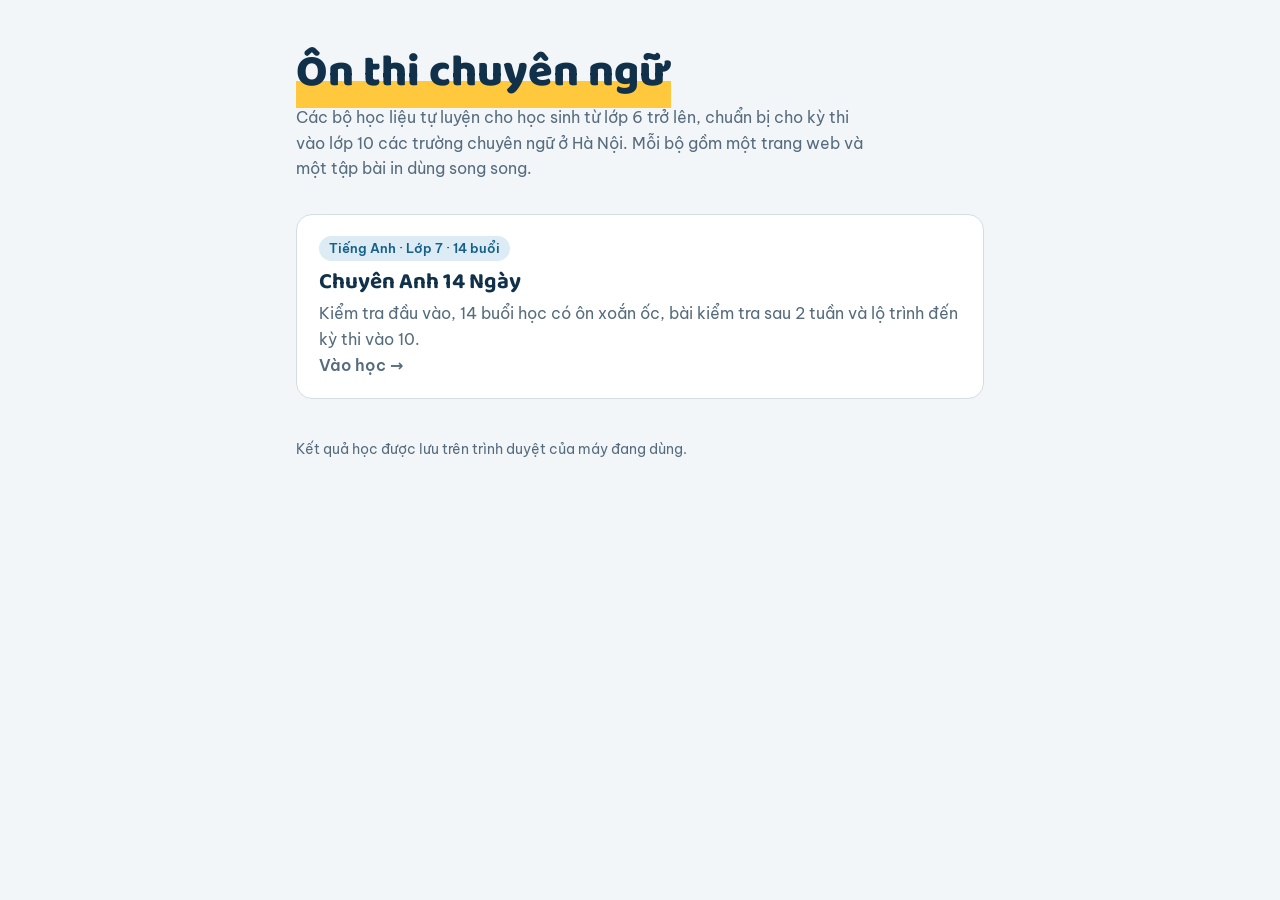
==== index.html @ b7acb5dc "Trang ôn thi chuyên ngữ: bộ Chuyên Anh 14 Ngày Co-Authored-By: Claude Opus 5.5 <noreply@anthropic.co" ====
<!doctype html>
<html lang="vi">
<head>
<meta charset="utf-8">
<meta name="viewport" content="width=device-width, initial-scale=1">
<title>Ôn thi chuyên ngữ</title>
<meta name="description" content="Học liệu ôn thi chuyên ngữ vào lớp 10: website tự luyện kèm tập bài in.">
<link rel="preconnect" href="https://fonts.googleapis.com">
<link rel="preconnect" href="https://fonts.gstatic.com" crossorigin>
<link rel="stylesheet" href="https://fonts.googleapis.com/css2?family=Baloo+2:wght@700;800&family=Be+Vietnam+Pro:wght@400;500;600&display=swap">
<style>
:root{--bg:#f3f6f8;--surface:#fff;--ink:#11314a;--muted:#566c7e;--line:#d3dde5;--hi:#ffc83d;--accent:#16618b;--accent-soft:#dcebf4}
@media (prefers-color-scheme:dark){:root{--bg:#0e1a24;--surface:#152635;--ink:#e6eef4;--muted:#9bb0c0;--line:#28404f;--hi:#ffc83d;--accent:#7cc1e8;--accent-soft:#1c3a50}}
*{box-sizing:border-box}
body{margin:0;background:var(--bg);color:var(--ink);font:16px/1.6 "Be Vietnam Pro",system-ui,sans-serif}
main{max-width:720px;margin:0 auto;padding:48px 16px 64px}
h1{font:800 clamp(2rem,6vw,2.8rem)/1.1 "Baloo 2",sans-serif;margin:0 0 8px}
h1 span{background:linear-gradient(transparent 62%,var(--hi) 62%)}
.lead{color:var(--muted);margin:0 0 32px;max-width:52ch}
a.card{display:block;text-decoration:none;color:inherit;background:var(--surface);border:1px solid var(--line);border-radius:16px;padding:20px 22px;margin-bottom:16px;transition:border-color .15s,transform .15s}
a.card:hover{border-color:var(--accent);transform:translateY(-2px)}
.tag{display:inline-block;font-size:.8rem;font-weight:600;color:var(--accent);background:var(--accent-soft);border-radius:999px;padding:2px 10px;margin-bottom:8px}
.card h2{font:700 1.4rem/1.2 "Baloo 2",sans-serif;margin:0 0 6px}
.card p{margin:0;color:var(--muted)}
.go{margin-top:12px;font-weight:600;color:var(--accent)}
footer{margin-top:40px;font-size:.85rem;color:var(--muted)}
</style>
</head>
<body>
<main>
  <h1><span>Ôn thi chuyên ngữ</span></h1>
  <p class="lead">Các bộ học liệu tự luyện cho học sinh từ lớp 6 trở lên, chuẩn bị cho kỳ thi vào lớp 10 các trường chuyên ngữ ở Hà Nội. Mỗi bộ gồm một trang web và một tập bài in dùng song song.</p>

  <a class="card" href="chuyen-anh-14-ngay/">
    <span class="tag">Tiếng Anh · Lớp 7 · 14 buổi</span>
    <h2>Chuyên Anh 14 Ngày</h2>
    <p>Kiểm tra đầu vào, 14 buổi học có ôn xoắn ốc, bài kiểm tra sau 2 tuần và lộ trình đến kỳ thi vào 10.</p>
    <p class="go">Vào học →</p>
  </a>

  <footer>Kết quả học được lưu trên trình duyệt của máy đang dùng.</footer>
</main>
</body>
</html>
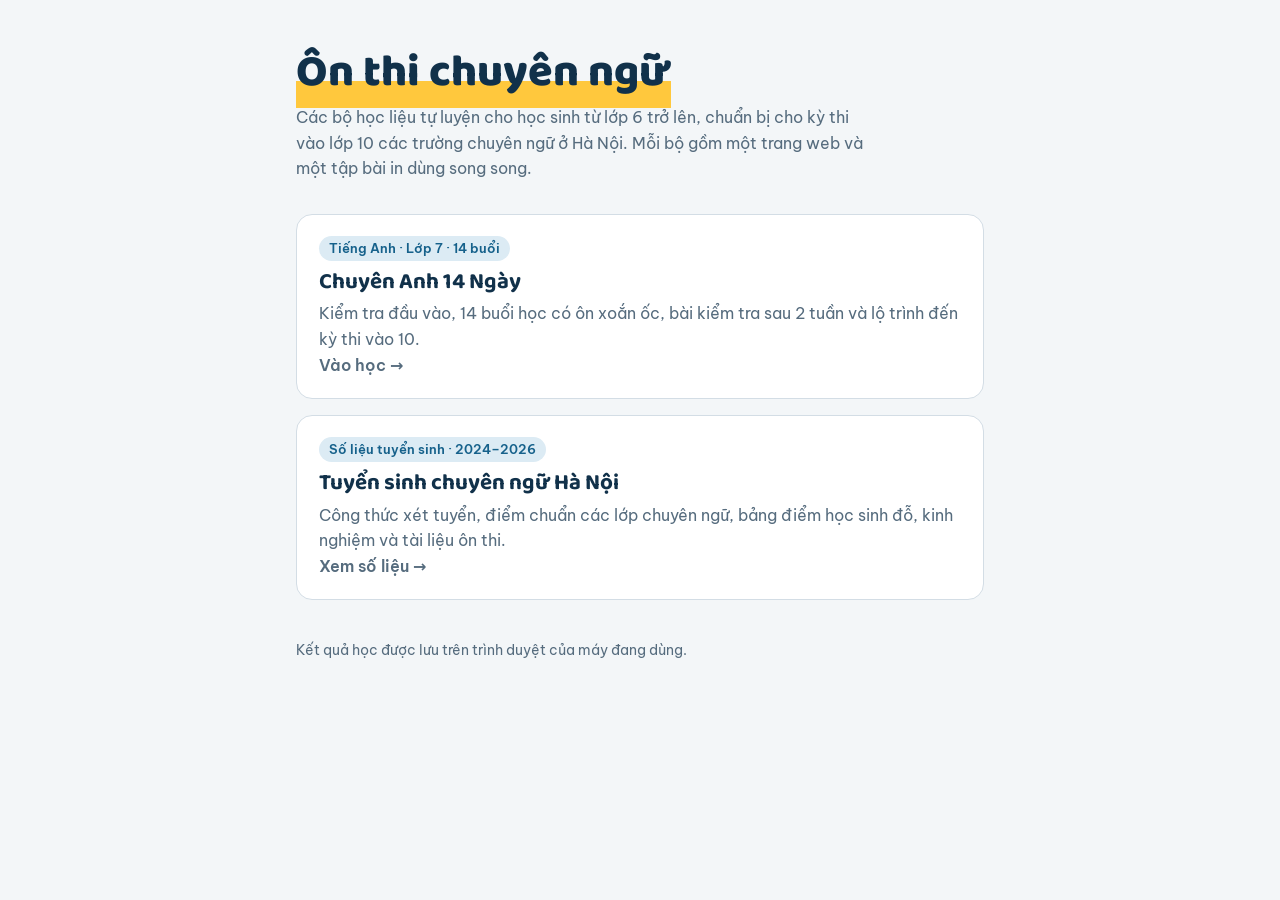
==== commit de79943b: "Thêm trang Tuyển sinh chuyên ngữ Hà Nội: công thức, điểm chuẩn 2024–2026, bảng điểm, kinh nghiệm, tà" ====
--- a/index.html
+++ b/index.html
@@ -38,6 +38,13 @@
     <p class="go">Vào học →</p>
   </a>
 
+  <a class="card" href="tuyen-sinh/">
+    <span class="tag">Số liệu tuyển sinh · 2024–2026</span>
+    <h2>Tuyển sinh chuyên ngữ Hà Nội</h2>
+    <p>Công thức xét tuyển, điểm chuẩn các lớp chuyên ngữ, bảng điểm học sinh đỗ, kinh nghiệm và tài liệu ôn thi.</p>
+    <p class="go">Xem số liệu →</p>
+  </a>
+
   <footer>Kết quả học được lưu trên trình duyệt của máy đang dùng.</footer>
 </main>
 </body>
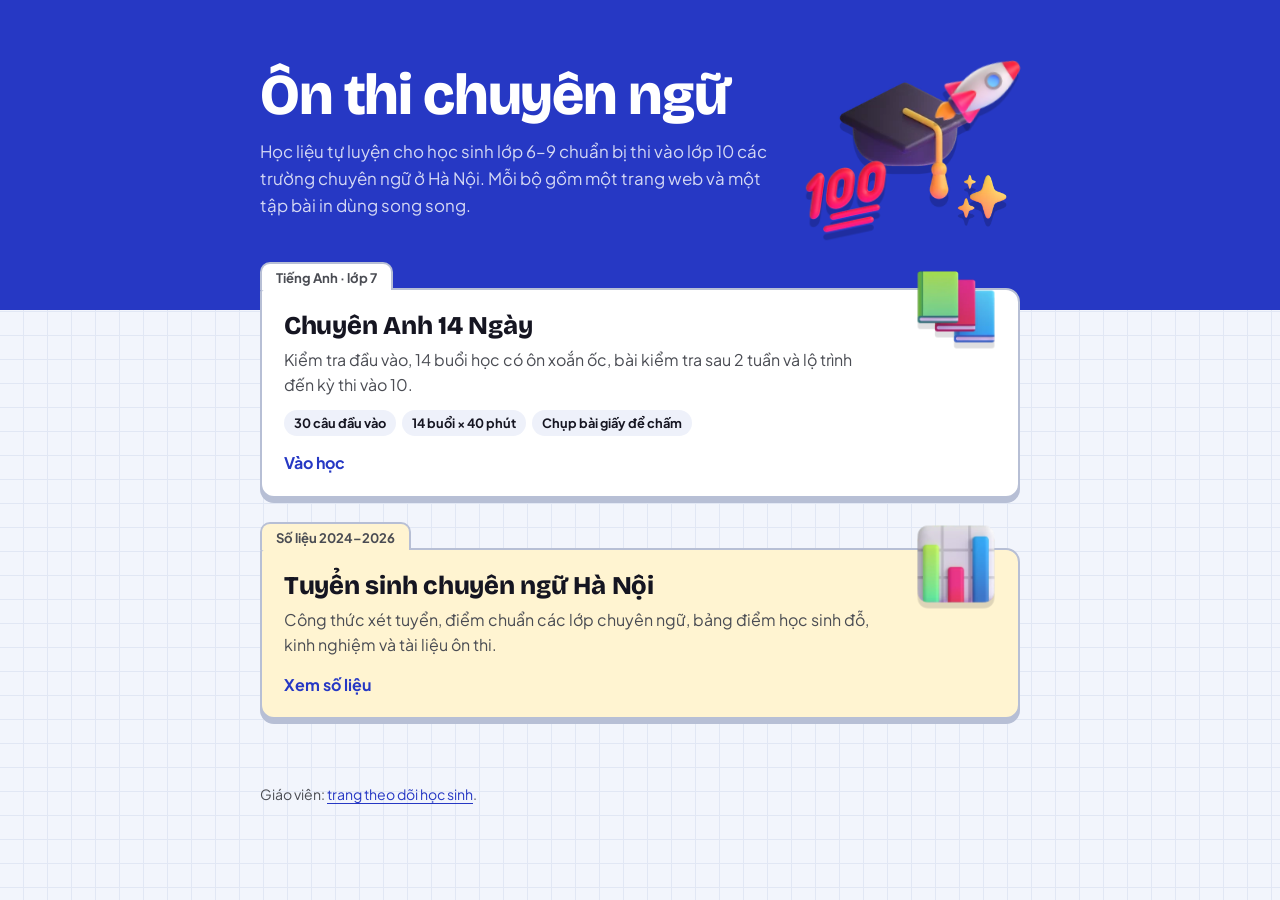
==== commit b1235c11: "Giao diện mới: thanh xanh, huy hiệu vàng, nền giấy kẻ ô, nút nổi khối, hình 3D theo chủ đề - src/bra" ====
--- a/index.html
+++ b/index.html
@@ -7,45 +7,159 @@
 <meta name="description" content="Học liệu ôn thi chuyên ngữ vào lớp 10: website tự luyện kèm tập bài in.">
 <link rel="preconnect" href="https://fonts.googleapis.com">
 <link rel="preconnect" href="https://fonts.gstatic.com" crossorigin>
-<link rel="stylesheet" href="https://fonts.googleapis.com/css2?family=Baloo+2:wght@700;800&family=Be+Vietnam+Pro:wght@400;500;600&display=swap">
+<link rel="stylesheet" href="https://fonts.googleapis.com/css2?family=Bricolage+Grotesque:opsz,wght@12..96,700;12..96,800&family=Plus+Jakarta+Sans:wght@400;500;600;700&family=JetBrains+Mono:wght@500;700&display=swap">
 <style>
-:root{--bg:#f3f6f8;--surface:#fff;--ink:#11314a;--muted:#566c7e;--line:#d3dde5;--hi:#ffc83d;--accent:#16618b;--accent-soft:#dcebf4}
-@media (prefers-color-scheme:dark){:root{--bg:#0e1a24;--surface:#152635;--ink:#e6eef4;--muted:#9bb0c0;--line:#28404f;--hi:#ffc83d;--accent:#7cc1e8;--accent-soft:#1c3a50}}
+/*BRAND*/
+/* Bộ nhận diện dùng chung cho mọi trang. Sửa ở đây rồi chạy build.py; không sửa trực tiếp trong trang đã dựng.
+   Ý tưởng: sổ ô li xanh + huy hiệu vàng. Nền giấy kẻ ô, thanh đầu trang màu xanh đặc vụ, nút bấm nổi khối như phím,
+   ô tiến độ 3 màu (chưa làm / làm dở / xong) luôn đi kèm chữ hoặc biểu tượng, không dùng màu đơn thuần. */
+:root{
+  --paper:#F2F5FC; --grid:#E1E7F4; --surface:#FFFFFF; --surface2:#EEF1FA;
+  --ink:#151521; --ink-2:#4A4C53; --line:#D6DCEA; --line-strong:#B7BFD5;
+  --agent:#2638C4; --agent-deep:#18248A; --agent-tint:#E8ECFF; --on-agent:#FFFFFF;
+  --bar:#2638C4; --bar-ink:#FFFFFF; --bar-ink-2:rgba(255,255,255,.8); --bar-on:#FFFFFF; --bar-on-ink:#2638C4;
+  --gold:#FCC539; --gold-deep:#C9961A; --gold-tint:#FFF4D1; --gold-ink:#3D2E00;
+  --signal:#F8551A; --signal-text:#C8481A; --signal-tint:#FEE9E5;
+  --good:#3C6D4A; --good-bg:#E3F7E3; --good-edge:#579F6C;
+  --bad:#BE2626; --bad-bg:#FFEBEB;
+  --warn:#8A5A00; --warn-bg:#FFF3D1;
+  --t-none:#ECEDF1; --t-none-edge:#A3A5AE; --t-part:#FEE7AD; --t-part-edge:#E0A200; --t-done:#BCEBBB; --t-done-edge:#579F6C;
+  --f-display:"Bricolage Grotesque","Plus Jakarta Sans",system-ui,sans-serif;
+  --f-body:"Plus Jakarta Sans",system-ui,-apple-system,"Segoe UI",Roboto,sans-serif;
+  --f-mono:"JetBrains Mono",ui-monospace,Menlo,Consolas,monospace;
+  --r-card:14px; --r-ctl:10px;
+  /* tên cũ, giữ để mã cũ còn chạy */
+  --bg:var(--paper); --muted:var(--ink-2); --accent:var(--agent); --accent-soft:var(--agent-tint);
+  --hi:var(--gold); --hi-soft:var(--gold-tint); --hi-ink:var(--gold-ink);
+}
+@media (prefers-color-scheme:dark){:root:not([data-theme="light"]){
+  --paper:#12131F; --grid:#1A1C2C; --surface:#1E2030; --surface2:#272A3E;
+  --ink:#EDEDEE; --ink-2:#B5B6C2; --line:#33364D; --line-strong:#4C5070;
+  --agent:#8DA2FF; --agent-deep:#4C5BC4; --agent-tint:#25285A; --on-agent:#0E1030;
+  --bar:#1B2170; --bar-ink:#FFFFFF; --bar-ink-2:rgba(255,255,255,.78); --bar-on:#EDEDEE; --bar-on-ink:#1B2170;
+  --gold-deep:#9C7410; --gold-tint:#3A3015; --gold-ink:#FFE7A6;
+  --signal-text:#FF8A5C; --signal-tint:#3A1E14;
+  --good:#7CC48C; --good-bg:#17301F; --good-edge:#72BB82;
+  --bad:#F98B8B; --bad-bg:#3A1A1C; --warn:#F0B65A; --warn-bg:#3A2C13;
+  --t-none:#262939; --t-none-edge:#565A74; --t-part:#4D3D0E; --t-part-edge:#E0A200; --t-done:#1D4429; --t-done-edge:#72BB82;
+  color-scheme:dark}}
+:root[data-theme="dark"]{
+  --paper:#12131F; --grid:#1A1C2C; --surface:#1E2030; --surface2:#272A3E;
+  --ink:#EDEDEE; --ink-2:#B5B6C2; --line:#33364D; --line-strong:#4C5070;
+  --agent:#8DA2FF; --agent-deep:#4C5BC4; --agent-tint:#25285A; --on-agent:#0E1030;
+  --bar:#1B2170; --bar-ink:#FFFFFF; --bar-ink-2:rgba(255,255,255,.78); --bar-on:#EDEDEE; --bar-on-ink:#1B2170;
+  --gold-deep:#9C7410; --gold-tint:#3A3015; --gold-ink:#FFE7A6;
+  --signal-text:#FF8A5C; --signal-tint:#3A1E14;
+  --good:#7CC48C; --good-bg:#17301F; --good-edge:#72BB82;
+  --bad:#F98B8B; --bad-bg:#3A1A1C; --warn:#F0B65A; --warn-bg:#3A2C13;
+  --t-none:#262939; --t-none-edge:#565A74; --t-part:#4D3D0E; --t-part-edge:#E0A200; --t-done:#1D4429; --t-done-edge:#72BB82;
+  color-scheme:dark}
+
 *{box-sizing:border-box}
-body{margin:0;background:var(--bg);color:var(--ink);font:16px/1.6 "Be Vietnam Pro",system-ui,sans-serif}
-main{max-width:720px;margin:0 auto;padding:48px 16px 64px}
-h1{font:800 clamp(2rem,6vw,2.8rem)/1.1 "Baloo 2",sans-serif;margin:0 0 8px}
-h1 span{background:linear-gradient(transparent 62%,var(--hi) 62%)}
-.lead{color:var(--muted);margin:0 0 32px;max-width:52ch}
-a.card{display:block;text-decoration:none;color:inherit;background:var(--surface);border:1px solid var(--line);border-radius:16px;padding:20px 22px;margin-bottom:16px;transition:border-color .15s,transform .15s}
-a.card:hover{border-color:var(--accent);transform:translateY(-2px)}
-.tag{display:inline-block;font-size:.8rem;font-weight:600;color:var(--accent);background:var(--accent-soft);border-radius:999px;padding:2px 10px;margin-bottom:8px}
-.card h2{font:700 1.4rem/1.2 "Baloo 2",sans-serif;margin:0 0 6px}
-.card p{margin:0;color:var(--muted)}
-.go{margin-top:12px;font-weight:600;color:var(--accent)}
-footer{margin-top:40px;font-size:.85rem;color:var(--muted)}
+html{-webkit-text-size-adjust:100%}
+body{margin:0;color:var(--ink);font-family:var(--f-body);font-size:16px;line-height:1.6;-webkit-font-smoothing:antialiased;
+  background-color:var(--paper);
+  background-image:linear-gradient(var(--grid) 1px,transparent 1px),linear-gradient(90deg,var(--grid) 1px,transparent 1px);
+  background-size:24px 24px;background-position:-1px -1px}
+h1,h2,h3{font-family:var(--f-display);line-height:1.12;text-wrap:balance;margin:0;letter-spacing:-.01em}
+h1{font-weight:800}
+h2{font-size:1.75rem;font-weight:800}
+h3{font-size:1.18rem;font-weight:700}
+p{margin:0}
+a{color:var(--agent);text-underline-offset:3px}
+button,input,select,textarea{font:inherit;color:inherit}
+:focus-visible{outline:3px solid var(--agent);outline-offset:2px;border-radius:6px}
+
+/* thanh đầu trang */
+.hq{background:var(--bar);color:var(--bar-ink)}
+.hq a{color:var(--bar-ink)}
+.logo{display:inline-flex;flex:none;border-radius:50%;text-decoration:none}
+.logo svg{display:block;width:46px;height:46px}
+
+/* nút bấm: nổi khối, ấn xuống khi bấm */
+.btn{display:inline-flex;align-items:center;justify-content:center;gap:8px;min-height:44px;border:0;border-radius:var(--r-ctl);padding:10px 20px;margin-bottom:4px;
+  font-weight:700;cursor:pointer;text-decoration:none;background:var(--agent);color:var(--on-agent);box-shadow:0 4px 0 var(--agent-deep);
+  transition:transform .12s ease-out,box-shadow .12s ease-out}
+.btn:hover{transform:translateY(-1px);box-shadow:0 5px 0 var(--agent-deep)}
+.btn:active{transform:translateY(3px);box-shadow:0 1px 0 var(--agent-deep)}
+.btn.hi{background:var(--gold);color:#151521;box-shadow:0 4px 0 var(--gold-deep)}
+.btn.hi:hover{box-shadow:0 5px 0 var(--gold-deep)}.btn.hi:active{box-shadow:0 1px 0 var(--gold-deep)}
+.btn.ghost{background:var(--surface);color:var(--ink);box-shadow:inset 0 0 0 2px var(--line-strong),0 4px 0 var(--line-strong)}
+.btn.ghost:hover{box-shadow:inset 0 0 0 2px var(--agent),0 5px 0 var(--agent-deep)}
+.btn.ghost:active{box-shadow:inset 0 0 0 2px var(--agent),0 1px 0 var(--agent-deep)}
+.btn:disabled{opacity:.45;cursor:not-allowed;transform:none}
+
+/* mặt giấy, nhãn, con dấu */
+.card{background:var(--surface);border:2px solid var(--line);border-radius:var(--r-card);padding:20px;display:flex;flex-direction:column;gap:12px;min-width:0}
+.pill{display:inline-flex;align-items:center;gap:6px;padding:3px 10px;border-radius:999px;font-size:.8rem;font-weight:700;background:var(--surface2);color:var(--ink)}
+.pill.good{background:var(--good-bg);color:var(--good)}
+.pill.bad{background:var(--bad-bg);color:var(--bad)}
+.pill.warn{background:var(--warn-bg);color:var(--warn)}
+.pill.hi{background:var(--gold-tint);color:var(--gold-ink)}
+.stamp{display:inline-block;font-family:var(--f-mono);font-weight:700;font-size:.82rem;letter-spacing:.06em;text-transform:uppercase;
+  color:var(--good);border:2.5px solid currentColor;border-radius:8px;padding:2px 10px;transform:rotate(-6deg);opacity:.92}
+.stamp.part{color:var(--warn)}
+.muted{color:var(--ink-2)}
+.small{font-size:.88rem}
+.mono{font-family:var(--f-mono)}
+.notice{background:var(--gold-tint);color:var(--gold-ink);border-radius:var(--r-ctl);padding:12px 14px;font-size:.92rem}
+
+table{border-collapse:collapse;width:100%;font-size:.92rem;font-variant-numeric:tabular-nums}
+th,td{text-align:left;padding:8px 10px;border-bottom:1px solid var(--line)}
+th{font-size:.82rem;font-weight:700;color:var(--ink-2);background:var(--surface2)}
+
+@media (prefers-reduced-motion:reduce){*,*::before,*::after{transition:none!important;animation:none!important;scroll-behavior:auto!important}}
+/*/BRAND*/
+/* Trang chủ: dải xanh lớn với huy hiệu, bên dưới là các tập hồ sơ (mỗi bộ học liệu một tập, có nhãn kẹp ở mép trên). */
+.hero{padding:48px 16px 72px}
+.hero .in{max-width:760px;margin:0 auto;display:flex;gap:28px;align-items:center}
+.hero h1{font-size:clamp(2.3rem,7vw,3.6rem);line-height:1;letter-spacing:-.02em}
+.hero p{margin-top:14px;max-width:46ch;color:var(--bar-ink-2);font-size:1.06rem}
+.art{position:relative;width:220px;height:190px;flex:none}
+.art img{position:absolute;filter:drop-shadow(0 8px 0 rgba(0,0,0,.18))}
+.art .a1{width:150px;left:30px;top:10px}.art .a2{width:92px;left:0;bottom:0}.art .a3{width:84px;right:0;top:0;transform:rotate(12deg)}.art .a4{width:56px;right:10px;bottom:16px}
+@media (prefers-reduced-motion:no-preference){.art .a3{animation:fly 4s ease-in-out infinite}@keyframes fly{50%{transform:rotate(12deg) translate(4px,-8px)}}}
+.fic{position:absolute;right:18px;top:-30px;width:88px;height:88px;filter:drop-shadow(0 6px 0 rgba(21,21,33,.14))}
+a.file h2,a.file p{padding-right:84px}
+main{max-width:792px;margin:-44px auto 0;padding:0 16px 64px;display:flex;flex-direction:column;gap:28px}
+a.file{position:relative;display:block;text-decoration:none;color:inherit;background:var(--surface);border:2px solid var(--line-strong);border-radius:4px var(--r-card) var(--r-card) var(--r-card);padding:22px 22px 20px;margin-top:22px;
+  box-shadow:0 5px 0 var(--line-strong);transition:transform .12s ease-out,box-shadow .12s ease-out,border-color .12s}
+a.file:hover{transform:translateY(-2px);border-color:var(--agent);box-shadow:0 7px 0 var(--agent-deep)}
+a.file:active{transform:translateY(3px);box-shadow:0 2px 0 var(--agent-deep)}
+.tab{position:absolute;left:-2px;bottom:100%;background:var(--surface);border:2px solid var(--line-strong);border-bottom:0;border-radius:10px 10px 0 0;padding:3px 14px 2px;font-size:.82rem;font-weight:700;color:var(--ink-2)}
+a.file:hover .tab{border-color:var(--agent)}
+.file.gold{background:var(--gold-tint)}.file.gold .tab{background:var(--gold-tint)}
+.file h2{font-size:1.6rem;margin-bottom:6px}
+.file p{color:var(--ink-2);max-width:56ch}
+.go{display:inline-flex;margin-top:14px;font-weight:700;color:var(--agent)}
+.facts{display:flex;flex-wrap:wrap;gap:6px;margin-top:12px}
+footer{max-width:792px;margin:0 auto;padding:0 16px 48px;font-size:.88rem;color:var(--ink-2)}
+@media (max-width:560px){.hero{padding:24px 16px 64px}.hero .in{flex-direction:column-reverse;align-items:flex-start;gap:8px}.art{width:170px;height:120px}.art .a1{width:100px;left:22px;top:6px}.art .a2{width:62px}.art .a3{width:58px}.art .a4{width:40px}.fic{width:64px;height:64px;top:-22px;right:12px}a.file h2,a.file p{padding-right:44px}}
 </style>
 </head>
 <body>
+<header class="hq hero"><div class="in">
+  <div>
+    <h1>Ôn thi chuyên ngữ</h1>
+    <p>Học liệu tự luyện cho học sinh lớp 6–9 chuẩn bị thi vào lớp 10 các trường chuyên ngữ ở Hà Nội. Mỗi bộ gồm một trang web và một tập bài in dùng song song.</p>
+  </div>
+  <div class="art" aria-hidden="true"><img class="a1" src="assets/emoji/graduation-cap.webp" alt=""><img class="a2" src="assets/emoji/hundred-points.webp" alt=""><img class="a3" src="assets/emoji/rocket.webp" alt=""><img class="a4" src="assets/emoji/sparkles.webp" alt=""></div>
+</div></header>
 <main>
-  <h1><span>Ôn thi chuyên ngữ</span></h1>
-  <p class="lead">Các bộ học liệu tự luyện cho học sinh từ lớp 6 trở lên, chuẩn bị cho kỳ thi vào lớp 10 các trường chuyên ngữ ở Hà Nội. Mỗi bộ gồm một trang web và một tập bài in dùng song song.</p>
-
-  <a class="card" href="chuyen-anh-14-ngay/">
-    <span class="tag">Tiếng Anh · Lớp 7 · 14 buổi</span>
+  <a class="file" href="chuyen-anh-14-ngay/">
+    <span class="tab">Tiếng Anh · lớp 7</span><img class="fic" src="assets/emoji/books.webp" alt="">
     <h2>Chuyên Anh 14 Ngày</h2>
     <p>Kiểm tra đầu vào, 14 buổi học có ôn xoắn ốc, bài kiểm tra sau 2 tuần và lộ trình đến kỳ thi vào 10.</p>
-    <p class="go">Vào học →</p>
+    <div class="facts"><span class="pill">30 câu đầu vào</span><span class="pill">14 buổi × 40 phút</span><span class="pill">Chụp bài giấy để chấm</span></div>
+    <span class="go">Vào học</span>
   </a>
-
-  <a class="card" href="tuyen-sinh/">
-    <span class="tag">Số liệu tuyển sinh · 2024–2026</span>
+  <a class="file gold" href="tuyen-sinh/">
+    <span class="tab">Số liệu 2024–2026</span><img class="fic" src="assets/emoji/bar-chart.webp" alt="">
     <h2>Tuyển sinh chuyên ngữ Hà Nội</h2>
     <p>Công thức xét tuyển, điểm chuẩn các lớp chuyên ngữ, bảng điểm học sinh đỗ, kinh nghiệm và tài liệu ôn thi.</p>
-    <p class="go">Xem số liệu →</p>
+    <span class="go">Xem số liệu</span>
   </a>
-
-  <footer>Kết quả học được lưu trên trình duyệt của máy đang dùng.</footer>
 </main>
+<footer>Giáo viên: <a href="co/">trang theo dõi học sinh</a>.</footer>
 </body>
 </html>
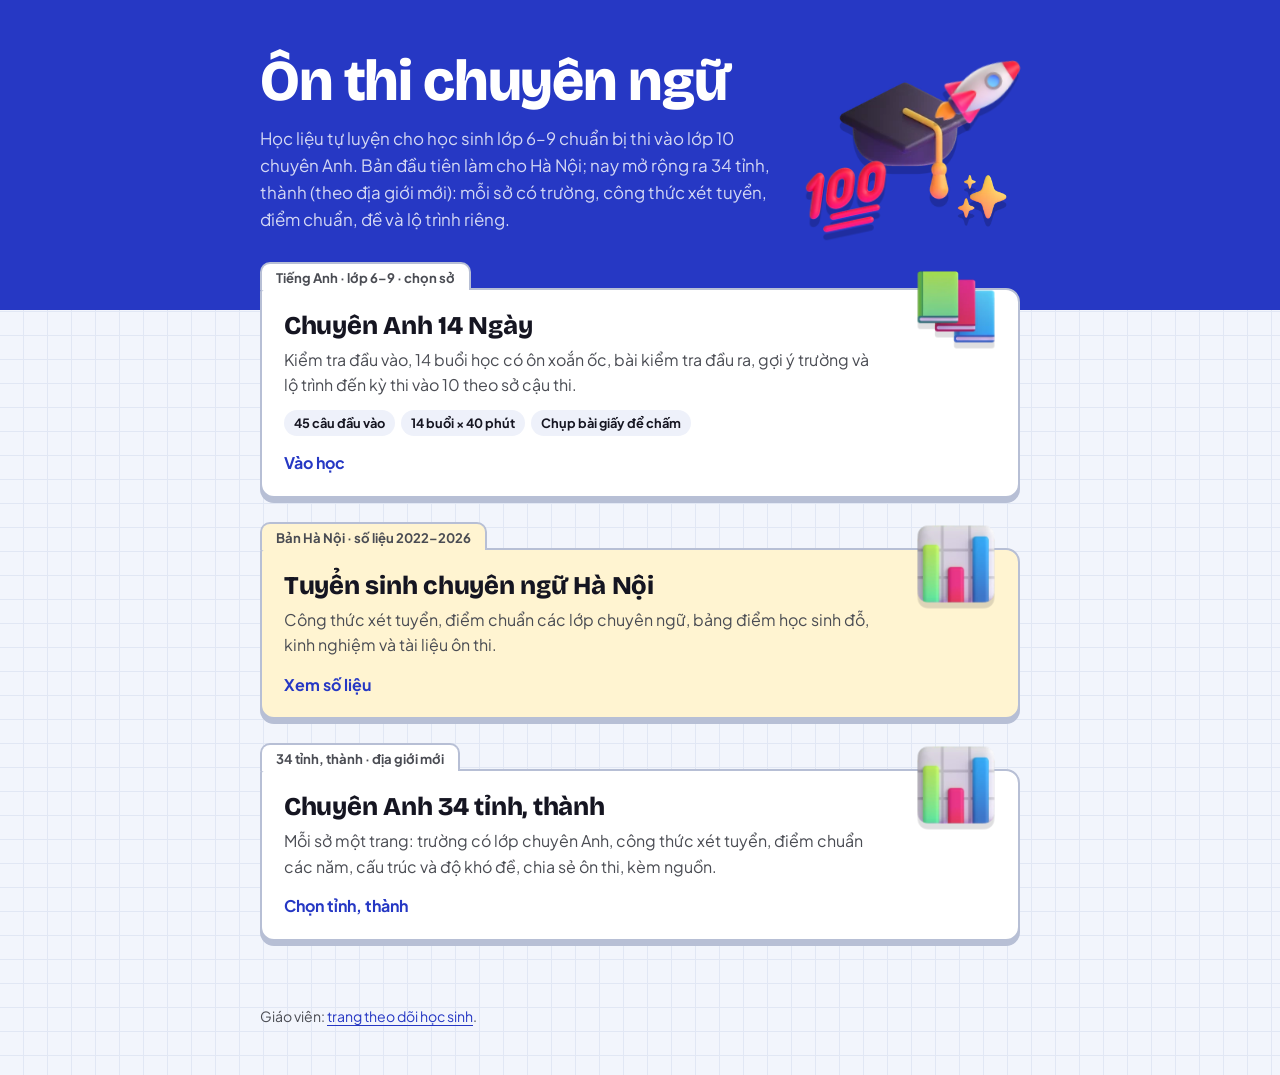
==== commit 157b22b1: "Khung bộ công cụ toàn quốc (đang làm): vùng tuyển sinh theo sở, chọn nơi thi, công thức và đề theo s" ====
--- a/index.html
+++ b/index.html
@@ -141,23 +141,29 @@
 <header class="hq hero"><div class="in">
   <div>
     <h1>Ôn thi chuyên ngữ</h1>
-    <p>Học liệu tự luyện cho học sinh lớp 6–9 chuẩn bị thi vào lớp 10 các trường chuyên ngữ ở Hà Nội. Mỗi bộ gồm một trang web và một tập bài in dùng song song.</p>
+    <p>Học liệu tự luyện cho học sinh lớp 6–9 chuẩn bị thi vào lớp 10 chuyên Anh. Bản đầu tiên làm cho Hà Nội; nay mở rộng ra 34 tỉnh, thành (theo địa giới mới): mỗi sở có trường, công thức xét tuyển, điểm chuẩn, đề và lộ trình riêng.</p>
   </div>
   <div class="art" aria-hidden="true"><img class="a1" src="assets/emoji/graduation-cap.webp" alt=""><img class="a2" src="assets/emoji/hundred-points.webp" alt=""><img class="a3" src="assets/emoji/rocket.webp" alt=""><img class="a4" src="assets/emoji/sparkles.webp" alt=""></div>
 </div></header>
 <main>
   <a class="file" href="chuyen-anh-14-ngay/">
-    <span class="tab">Tiếng Anh · lớp 7</span><img class="fic" src="assets/emoji/books.webp" alt="">
+    <span class="tab">Tiếng Anh · lớp 6–9 · chọn sở</span><img class="fic" src="assets/emoji/books.webp" alt="">
     <h2>Chuyên Anh 14 Ngày</h2>
-    <p>Kiểm tra đầu vào, 14 buổi học có ôn xoắn ốc, bài kiểm tra sau 2 tuần và lộ trình đến kỳ thi vào 10.</p>
-    <div class="facts"><span class="pill">30 câu đầu vào</span><span class="pill">14 buổi × 40 phút</span><span class="pill">Chụp bài giấy để chấm</span></div>
+    <p>Kiểm tra đầu vào, 14 buổi học có ôn xoắn ốc, bài kiểm tra đầu ra, gợi ý trường và lộ trình đến kỳ thi vào 10 theo sở cậu thi.</p>
+    <div class="facts"><span class="pill">45 câu đầu vào</span><span class="pill">14 buổi × 40 phút</span><span class="pill">Chụp bài giấy để chấm</span></div>
     <span class="go">Vào học</span>
   </a>
   <a class="file gold" href="tuyen-sinh/">
-    <span class="tab">Số liệu 2024–2026</span><img class="fic" src="assets/emoji/bar-chart.webp" alt="">
+    <span class="tab">Bản Hà Nội · số liệu 2022–2026</span><img class="fic" src="assets/emoji/bar-chart.webp" alt="">
     <h2>Tuyển sinh chuyên ngữ Hà Nội</h2>
     <p>Công thức xét tuyển, điểm chuẩn các lớp chuyên ngữ, bảng điểm học sinh đỗ, kinh nghiệm và tài liệu ôn thi.</p>
     <span class="go">Xem số liệu</span>
+  </a>
+  <a class="file" href="tinh/">
+    <span class="tab">34 tỉnh, thành · địa giới mới</span><img class="fic" src="assets/emoji/bar-chart.webp" alt="">
+    <h2>Chuyên Anh 34 tỉnh, thành</h2>
+    <p>Mỗi sở một trang: trường có lớp chuyên Anh, công thức xét tuyển, điểm chuẩn các năm, cấu trúc và độ khó đề, chia sẻ ôn thi, kèm nguồn.</p>
+    <span class="go">Chọn tỉnh, thành</span>
   </a>
 </main>
 <footer>Giáo viên: <a href="co/">trang theo dõi học sinh</a>.</footer>
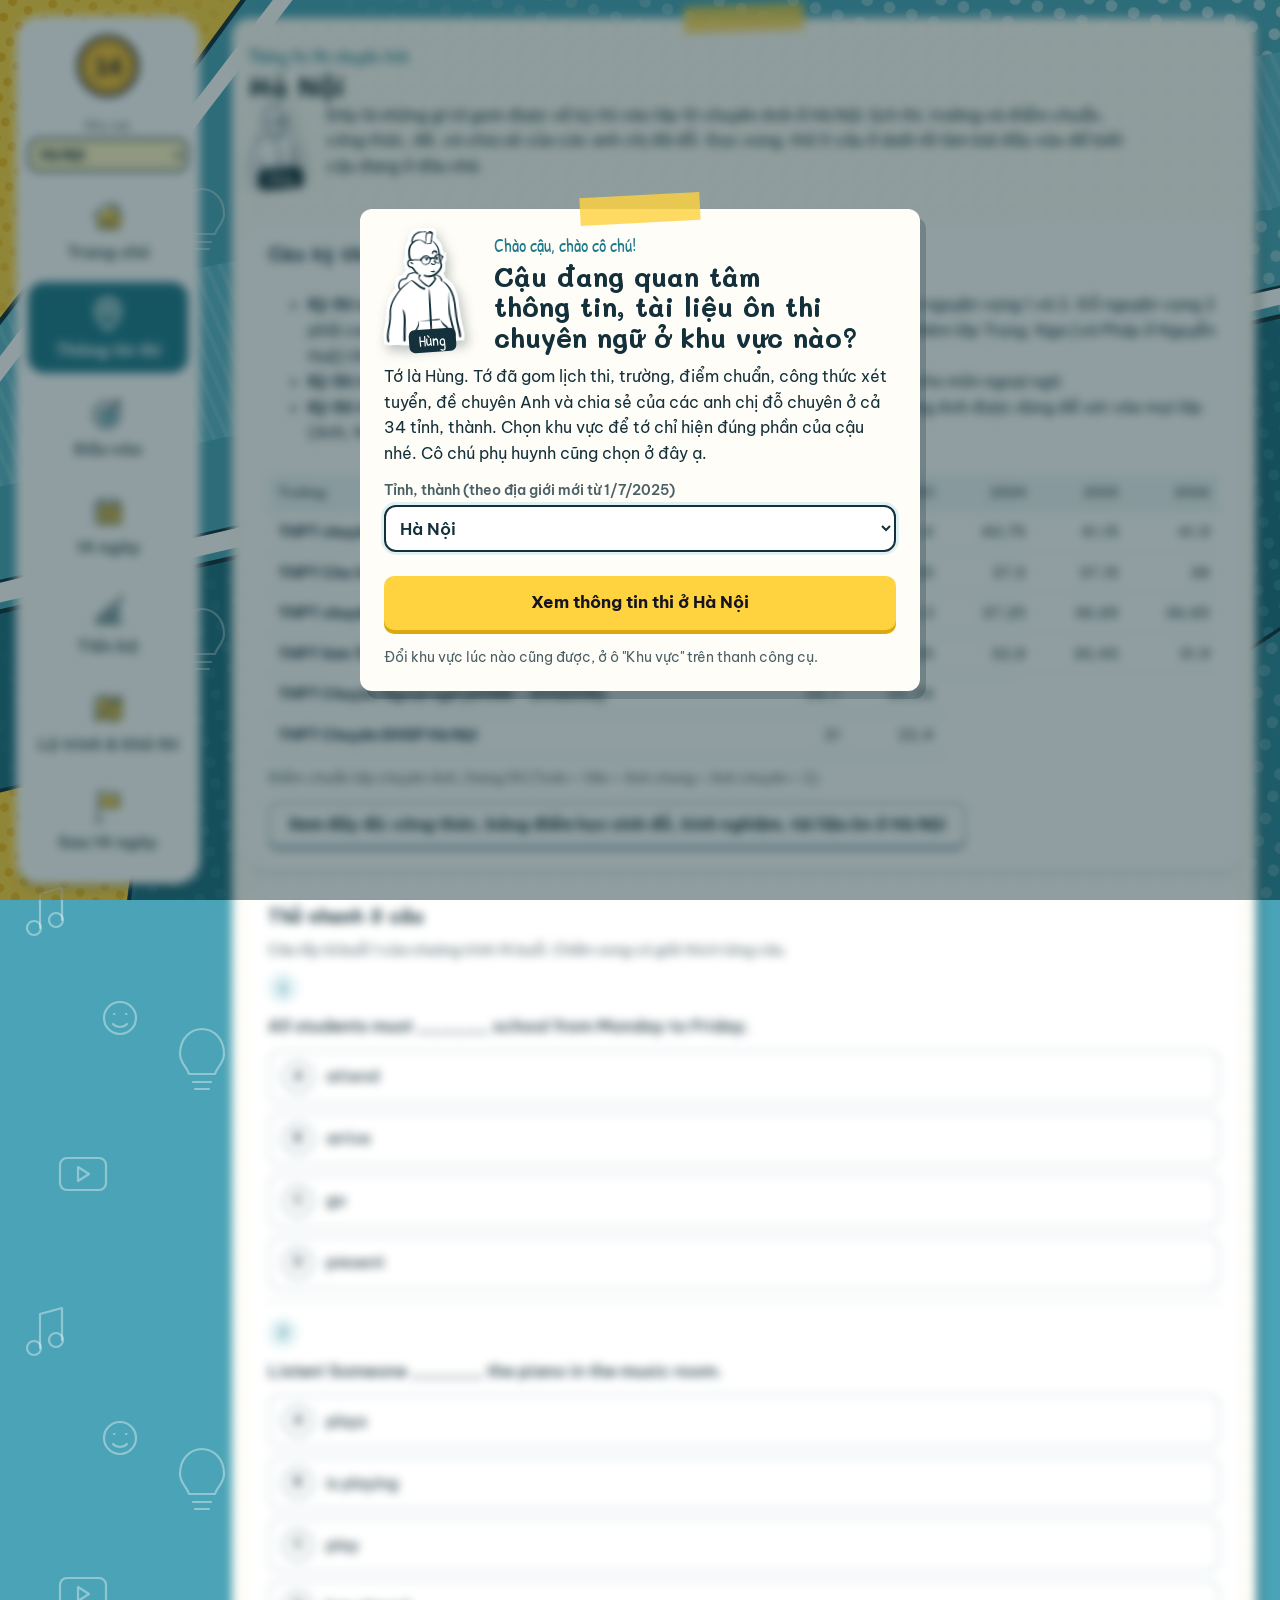
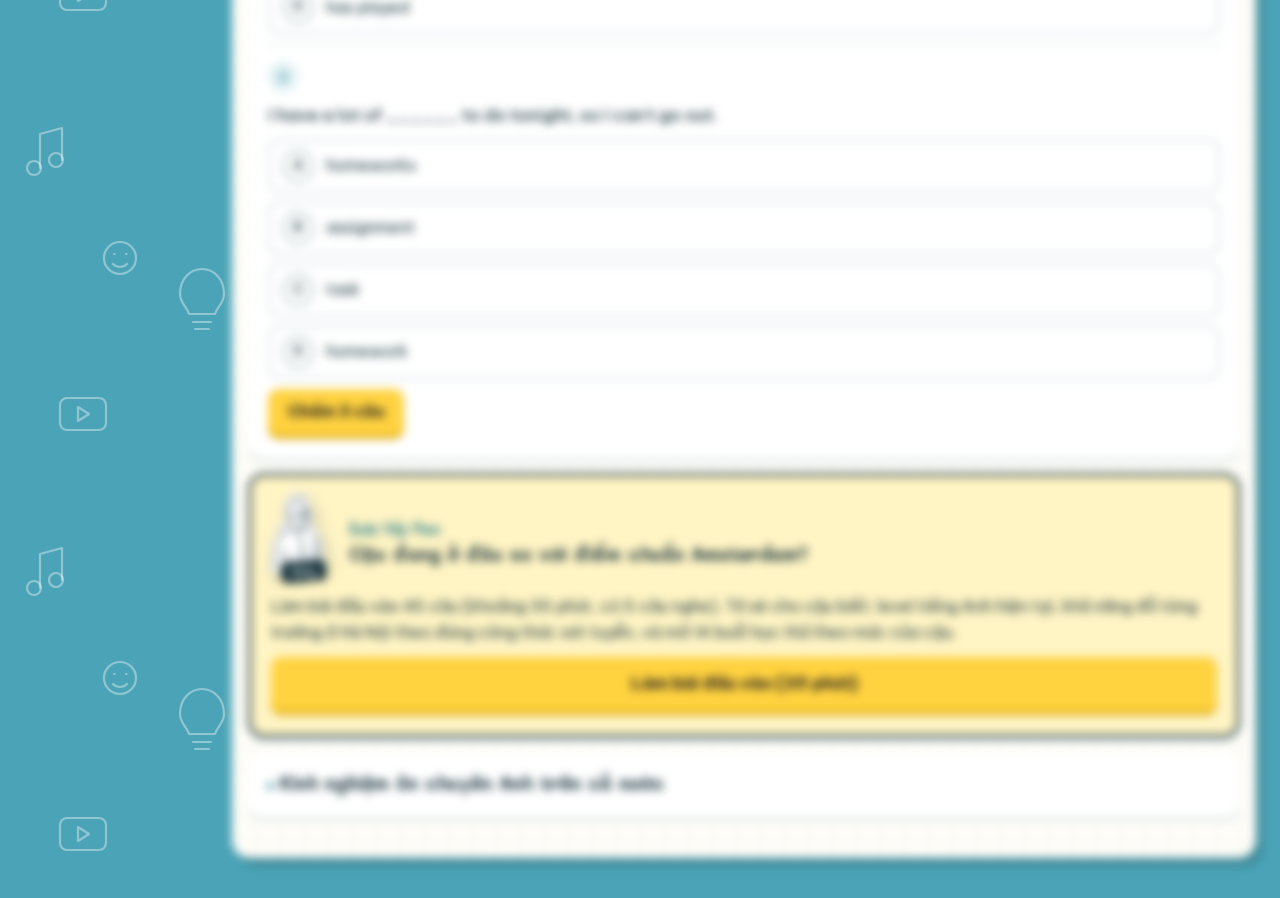
==== commit 884ab5ad: "Phễu vào trang: popup chọn khu vực, tab Thông tin thi theo khu vực (thông tin, chia sẻ, 3 câu thử) r" ====
--- a/index.html
+++ b/index.html
@@ -1,171 +1,4 @@
-<!doctype html>
-<html lang="vi">
-<head>
-<meta charset="utf-8">
-<meta name="viewport" content="width=device-width, initial-scale=1">
-<title>Ôn thi chuyên ngữ</title>
-<meta name="description" content="Học liệu ôn thi chuyên ngữ vào lớp 10: website tự luyện kèm tập bài in.">
-<link rel="preconnect" href="https://fonts.googleapis.com">
-<link rel="preconnect" href="https://fonts.gstatic.com" crossorigin>
-<link rel="stylesheet" href="https://fonts.googleapis.com/css2?family=Bricolage+Grotesque:opsz,wght@12..96,700;12..96,800&family=Plus+Jakarta+Sans:wght@400;500;600;700&family=JetBrains+Mono:wght@500;700&display=swap">
-<style>
-/*BRAND*/
-/* Bộ nhận diện dùng chung cho mọi trang. Sửa ở đây rồi chạy build.py; không sửa trực tiếp trong trang đã dựng.
-   Ý tưởng: sổ ô li xanh + huy hiệu vàng. Nền giấy kẻ ô, thanh đầu trang màu xanh đặc vụ, nút bấm nổi khối như phím,
-   ô tiến độ 3 màu (chưa làm / làm dở / xong) luôn đi kèm chữ hoặc biểu tượng, không dùng màu đơn thuần. */
-:root{
-  --paper:#F2F5FC; --grid:#E1E7F4; --surface:#FFFFFF; --surface2:#EEF1FA;
-  --ink:#151521; --ink-2:#4A4C53; --line:#D6DCEA; --line-strong:#B7BFD5;
-  --agent:#2638C4; --agent-deep:#18248A; --agent-tint:#E8ECFF; --on-agent:#FFFFFF;
-  --bar:#2638C4; --bar-ink:#FFFFFF; --bar-ink-2:rgba(255,255,255,.8); --bar-on:#FFFFFF; --bar-on-ink:#2638C4;
-  --gold:#FCC539; --gold-deep:#C9961A; --gold-tint:#FFF4D1; --gold-ink:#3D2E00;
-  --signal:#F8551A; --signal-text:#C8481A; --signal-tint:#FEE9E5;
-  --good:#3C6D4A; --good-bg:#E3F7E3; --good-edge:#579F6C;
-  --bad:#BE2626; --bad-bg:#FFEBEB;
-  --warn:#8A5A00; --warn-bg:#FFF3D1;
-  --t-none:#ECEDF1; --t-none-edge:#A3A5AE; --t-part:#FEE7AD; --t-part-edge:#E0A200; --t-done:#BCEBBB; --t-done-edge:#579F6C;
-  --f-display:"Bricolage Grotesque","Plus Jakarta Sans",system-ui,sans-serif;
-  --f-body:"Plus Jakarta Sans",system-ui,-apple-system,"Segoe UI",Roboto,sans-serif;
-  --f-mono:"JetBrains Mono",ui-monospace,Menlo,Consolas,monospace;
-  --r-card:14px; --r-ctl:10px;
-  /* tên cũ, giữ để mã cũ còn chạy */
-  --bg:var(--paper); --muted:var(--ink-2); --accent:var(--agent); --accent-soft:var(--agent-tint);
-  --hi:var(--gold); --hi-soft:var(--gold-tint); --hi-ink:var(--gold-ink);
-}
-@media (prefers-color-scheme:dark){:root:not([data-theme="light"]){
-  --paper:#12131F; --grid:#1A1C2C; --surface:#1E2030; --surface2:#272A3E;
-  --ink:#EDEDEE; --ink-2:#B5B6C2; --line:#33364D; --line-strong:#4C5070;
-  --agent:#8DA2FF; --agent-deep:#4C5BC4; --agent-tint:#25285A; --on-agent:#0E1030;
-  --bar:#1B2170; --bar-ink:#FFFFFF; --bar-ink-2:rgba(255,255,255,.78); --bar-on:#EDEDEE; --bar-on-ink:#1B2170;
-  --gold-deep:#9C7410; --gold-tint:#3A3015; --gold-ink:#FFE7A6;
-  --signal-text:#FF8A5C; --signal-tint:#3A1E14;
-  --good:#7CC48C; --good-bg:#17301F; --good-edge:#72BB82;
-  --bad:#F98B8B; --bad-bg:#3A1A1C; --warn:#F0B65A; --warn-bg:#3A2C13;
-  --t-none:#262939; --t-none-edge:#565A74; --t-part:#4D3D0E; --t-part-edge:#E0A200; --t-done:#1D4429; --t-done-edge:#72BB82;
-  color-scheme:dark}}
-:root[data-theme="dark"]{
-  --paper:#12131F; --grid:#1A1C2C; --surface:#1E2030; --surface2:#272A3E;
-  --ink:#EDEDEE; --ink-2:#B5B6C2; --line:#33364D; --line-strong:#4C5070;
-  --agent:#8DA2FF; --agent-deep:#4C5BC4; --agent-tint:#25285A; --on-agent:#0E1030;
-  --bar:#1B2170; --bar-ink:#FFFFFF; --bar-ink-2:rgba(255,255,255,.78); --bar-on:#EDEDEE; --bar-on-ink:#1B2170;
-  --gold-deep:#9C7410; --gold-tint:#3A3015; --gold-ink:#FFE7A6;
-  --signal-text:#FF8A5C; --signal-tint:#3A1E14;
-  --good:#7CC48C; --good-bg:#17301F; --good-edge:#72BB82;
-  --bad:#F98B8B; --bad-bg:#3A1A1C; --warn:#F0B65A; --warn-bg:#3A2C13;
-  --t-none:#262939; --t-none-edge:#565A74; --t-part:#4D3D0E; --t-part-edge:#E0A200; --t-done:#1D4429; --t-done-edge:#72BB82;
-  color-scheme:dark}
-
-*{box-sizing:border-box}
-html{-webkit-text-size-adjust:100%}
-body{margin:0;color:var(--ink);font-family:var(--f-body);font-size:16px;line-height:1.6;-webkit-font-smoothing:antialiased;
-  background-color:var(--paper);
-  background-image:linear-gradient(var(--grid) 1px,transparent 1px),linear-gradient(90deg,var(--grid) 1px,transparent 1px);
-  background-size:24px 24px;background-position:-1px -1px}
-h1,h2,h3{font-family:var(--f-display);line-height:1.12;text-wrap:balance;margin:0;letter-spacing:-.01em}
-h1{font-weight:800}
-h2{font-size:1.75rem;font-weight:800}
-h3{font-size:1.18rem;font-weight:700}
-p{margin:0}
-a{color:var(--agent);text-underline-offset:3px}
-button,input,select,textarea{font:inherit;color:inherit}
-:focus-visible{outline:3px solid var(--agent);outline-offset:2px;border-radius:6px}
-
-/* thanh đầu trang */
-.hq{background:var(--bar);color:var(--bar-ink)}
-.hq a{color:var(--bar-ink)}
-.logo{display:inline-flex;flex:none;border-radius:50%;text-decoration:none}
-.logo svg{display:block;width:46px;height:46px}
-
-/* nút bấm: nổi khối, ấn xuống khi bấm */
-.btn{display:inline-flex;align-items:center;justify-content:center;gap:8px;min-height:44px;border:0;border-radius:var(--r-ctl);padding:10px 20px;margin-bottom:4px;
-  font-weight:700;cursor:pointer;text-decoration:none;background:var(--agent);color:var(--on-agent);box-shadow:0 4px 0 var(--agent-deep);
-  transition:transform .12s ease-out,box-shadow .12s ease-out}
-.btn:hover{transform:translateY(-1px);box-shadow:0 5px 0 var(--agent-deep)}
-.btn:active{transform:translateY(3px);box-shadow:0 1px 0 var(--agent-deep)}
-.btn.hi{background:var(--gold);color:#151521;box-shadow:0 4px 0 var(--gold-deep)}
-.btn.hi:hover{box-shadow:0 5px 0 var(--gold-deep)}.btn.hi:active{box-shadow:0 1px 0 var(--gold-deep)}
-.btn.ghost{background:var(--surface);color:var(--ink);box-shadow:inset 0 0 0 2px var(--line-strong),0 4px 0 var(--line-strong)}
-.btn.ghost:hover{box-shadow:inset 0 0 0 2px var(--agent),0 5px 0 var(--agent-deep)}
-.btn.ghost:active{box-shadow:inset 0 0 0 2px var(--agent),0 1px 0 var(--agent-deep)}
-.btn:disabled{opacity:.45;cursor:not-allowed;transform:none}
-
-/* mặt giấy, nhãn, con dấu */
-.card{background:var(--surface);border:2px solid var(--line);border-radius:var(--r-card);padding:20px;display:flex;flex-direction:column;gap:12px;min-width:0}
-.pill{display:inline-flex;align-items:center;gap:6px;padding:3px 10px;border-radius:999px;font-size:.8rem;font-weight:700;background:var(--surface2);color:var(--ink)}
-.pill.good{background:var(--good-bg);color:var(--good)}
-.pill.bad{background:var(--bad-bg);color:var(--bad)}
-.pill.warn{background:var(--warn-bg);color:var(--warn)}
-.pill.hi{background:var(--gold-tint);color:var(--gold-ink)}
-.stamp{display:inline-block;font-family:var(--f-mono);font-weight:700;font-size:.82rem;letter-spacing:.06em;text-transform:uppercase;
-  color:var(--good);border:2.5px solid currentColor;border-radius:8px;padding:2px 10px;transform:rotate(-6deg);opacity:.92}
-.stamp.part{color:var(--warn)}
-.muted{color:var(--ink-2)}
-.small{font-size:.88rem}
-.mono{font-family:var(--f-mono)}
-.notice{background:var(--gold-tint);color:var(--gold-ink);border-radius:var(--r-ctl);padding:12px 14px;font-size:.92rem}
-
-table{border-collapse:collapse;width:100%;font-size:.92rem;font-variant-numeric:tabular-nums}
-th,td{text-align:left;padding:8px 10px;border-bottom:1px solid var(--line)}
-th{font-size:.82rem;font-weight:700;color:var(--ink-2);background:var(--surface2)}
-
-@media (prefers-reduced-motion:reduce){*,*::before,*::after{transition:none!important;animation:none!important;scroll-behavior:auto!important}}
-/*/BRAND*/
-/* Trang chủ: dải xanh lớn với huy hiệu, bên dưới là các tập hồ sơ (mỗi bộ học liệu một tập, có nhãn kẹp ở mép trên). */
-.hero{padding:48px 16px 72px}
-.hero .in{max-width:760px;margin:0 auto;display:flex;gap:28px;align-items:center}
-.hero h1{font-size:clamp(2.3rem,7vw,3.6rem);line-height:1;letter-spacing:-.02em}
-.hero p{margin-top:14px;max-width:46ch;color:var(--bar-ink-2);font-size:1.06rem}
-.art{position:relative;width:220px;height:190px;flex:none}
-.art img{position:absolute;filter:drop-shadow(0 8px 0 rgba(0,0,0,.18))}
-.art .a1{width:150px;left:30px;top:10px}.art .a2{width:92px;left:0;bottom:0}.art .a3{width:84px;right:0;top:0;transform:rotate(12deg)}.art .a4{width:56px;right:10px;bottom:16px}
-@media (prefers-reduced-motion:no-preference){.art .a3{animation:fly 4s ease-in-out infinite}@keyframes fly{50%{transform:rotate(12deg) translate(4px,-8px)}}}
-.fic{position:absolute;right:18px;top:-30px;width:88px;height:88px;filter:drop-shadow(0 6px 0 rgba(21,21,33,.14))}
-a.file h2,a.file p{padding-right:84px}
-main{max-width:792px;margin:-44px auto 0;padding:0 16px 64px;display:flex;flex-direction:column;gap:28px}
-a.file{position:relative;display:block;text-decoration:none;color:inherit;background:var(--surface);border:2px solid var(--line-strong);border-radius:4px var(--r-card) var(--r-card) var(--r-card);padding:22px 22px 20px;margin-top:22px;
-  box-shadow:0 5px 0 var(--line-strong);transition:transform .12s ease-out,box-shadow .12s ease-out,border-color .12s}
-a.file:hover{transform:translateY(-2px);border-color:var(--agent);box-shadow:0 7px 0 var(--agent-deep)}
-a.file:active{transform:translateY(3px);box-shadow:0 2px 0 var(--agent-deep)}
-.tab{position:absolute;left:-2px;bottom:100%;background:var(--surface);border:2px solid var(--line-strong);border-bottom:0;border-radius:10px 10px 0 0;padding:3px 14px 2px;font-size:.82rem;font-weight:700;color:var(--ink-2)}
-a.file:hover .tab{border-color:var(--agent)}
-.file.gold{background:var(--gold-tint)}.file.gold .tab{background:var(--gold-tint)}
-.file h2{font-size:1.6rem;margin-bottom:6px}
-.file p{color:var(--ink-2);max-width:56ch}
-.go{display:inline-flex;margin-top:14px;font-weight:700;color:var(--agent)}
-.facts{display:flex;flex-wrap:wrap;gap:6px;margin-top:12px}
-footer{max-width:792px;margin:0 auto;padding:0 16px 48px;font-size:.88rem;color:var(--ink-2)}
-@media (max-width:560px){.hero{padding:24px 16px 64px}.hero .in{flex-direction:column-reverse;align-items:flex-start;gap:8px}.art{width:170px;height:120px}.art .a1{width:100px;left:22px;top:6px}.art .a2{width:62px}.art .a3{width:58px}.art .a4{width:40px}.fic{width:64px;height:64px;top:-22px;right:12px}a.file h2,a.file p{padding-right:44px}}
-</style>
-</head>
-<body>
-<header class="hq hero"><div class="in">
-  <div>
-    <h1>Ôn thi chuyên ngữ</h1>
-    <p>Học liệu tự luyện cho học sinh lớp 6–9 chuẩn bị thi vào lớp 10 chuyên Anh. Bản đầu tiên làm cho Hà Nội; nay mở rộng ra 34 tỉnh, thành (theo địa giới mới): mỗi sở có trường, công thức xét tuyển, điểm chuẩn, đề và lộ trình riêng.</p>
-  </div>
-  <div class="art" aria-hidden="true"><img class="a1" src="assets/emoji/graduation-cap.webp" alt=""><img class="a2" src="assets/emoji/hundred-points.webp" alt=""><img class="a3" src="assets/emoji/rocket.webp" alt=""><img class="a4" src="assets/emoji/sparkles.webp" alt=""></div>
-</div></header>
-<main>
-  <a class="file" href="chuyen-anh-14-ngay/">
-    <span class="tab">Tiếng Anh · lớp 6–9 · chọn sở</span><img class="fic" src="assets/emoji/books.webp" alt="">
-    <h2>Chuyên Anh 14 Ngày</h2>
-    <p>Kiểm tra đầu vào, 14 buổi học có ôn xoắn ốc, bài kiểm tra đầu ra, gợi ý trường và lộ trình đến kỳ thi vào 10 theo sở cậu thi.</p>
-    <div class="facts"><span class="pill">45 câu đầu vào</span><span class="pill">14 buổi × 40 phút</span><span class="pill">Chụp bài giấy để chấm</span></div>
-    <span class="go">Vào học</span>
-  </a>
-  <a class="file gold" href="tuyen-sinh/">
-    <span class="tab">Bản Hà Nội · số liệu 2022–2026</span><img class="fic" src="assets/emoji/bar-chart.webp" alt="">
-    <h2>Tuyển sinh chuyên ngữ Hà Nội</h2>
-    <p>Công thức xét tuyển, điểm chuẩn các lớp chuyên ngữ, bảng điểm học sinh đỗ, kinh nghiệm và tài liệu ôn thi.</p>
-    <span class="go">Xem số liệu</span>
-  </a>
-  <a class="file" href="tinh/">
-    <span class="tab">34 tỉnh, thành · địa giới mới</span><img class="fic" src="assets/emoji/bar-chart.webp" alt="">
-    <h2>Chuyên Anh 34 tỉnh, thành</h2>
-    <p>Mỗi sở một trang: trường có lớp chuyên Anh, công thức xét tuyển, điểm chuẩn các năm, cấu trúc và độ khó đề, chia sẻ ôn thi, kèm nguồn.</p>
-    <span class="go">Chọn tỉnh, thành</span>
-  </a>
-</main>
-<footer>Giáo viên: <a href="co/">trang theo dõi học sinh</a>.</footer>
-</body>
-</html>
+<!doctype html><html lang="vi"><head><meta charset="utf-8"><meta name="viewport" content="width=device-width, initial-scale=1"><title>Ôn thi chuyên ngữ</title>
+<style>html{background:#4AA3B6 url("assets/bg/khoi-cat.svg") center/cover no-repeat fixed}body{margin:0;min-height:100vh;display:grid;place-items:center;font-family:system-ui,sans-serif}a{background:#FFD23F;color:#14303A;border:3px solid #14303A;border-radius:12px;padding:12px 18px;font-weight:700;text-decoration:none;box-shadow:4px 5px 0 rgba(10,40,48,.35)}</style>
+<script>(function(){var h=(location.hash||"").slice(1);location.replace("chuyen-anh-14-ngay/"+(h&&h!=="kinh-nghiem"?"?so="+encodeURIComponent(h)+"&v=exam":"?v=exam"))})();</script>
+</head><body><a href="chuyen-anh-14-ngay/?v=exam">Vào trang Ôn thi chuyên ngữ</a></body></html>
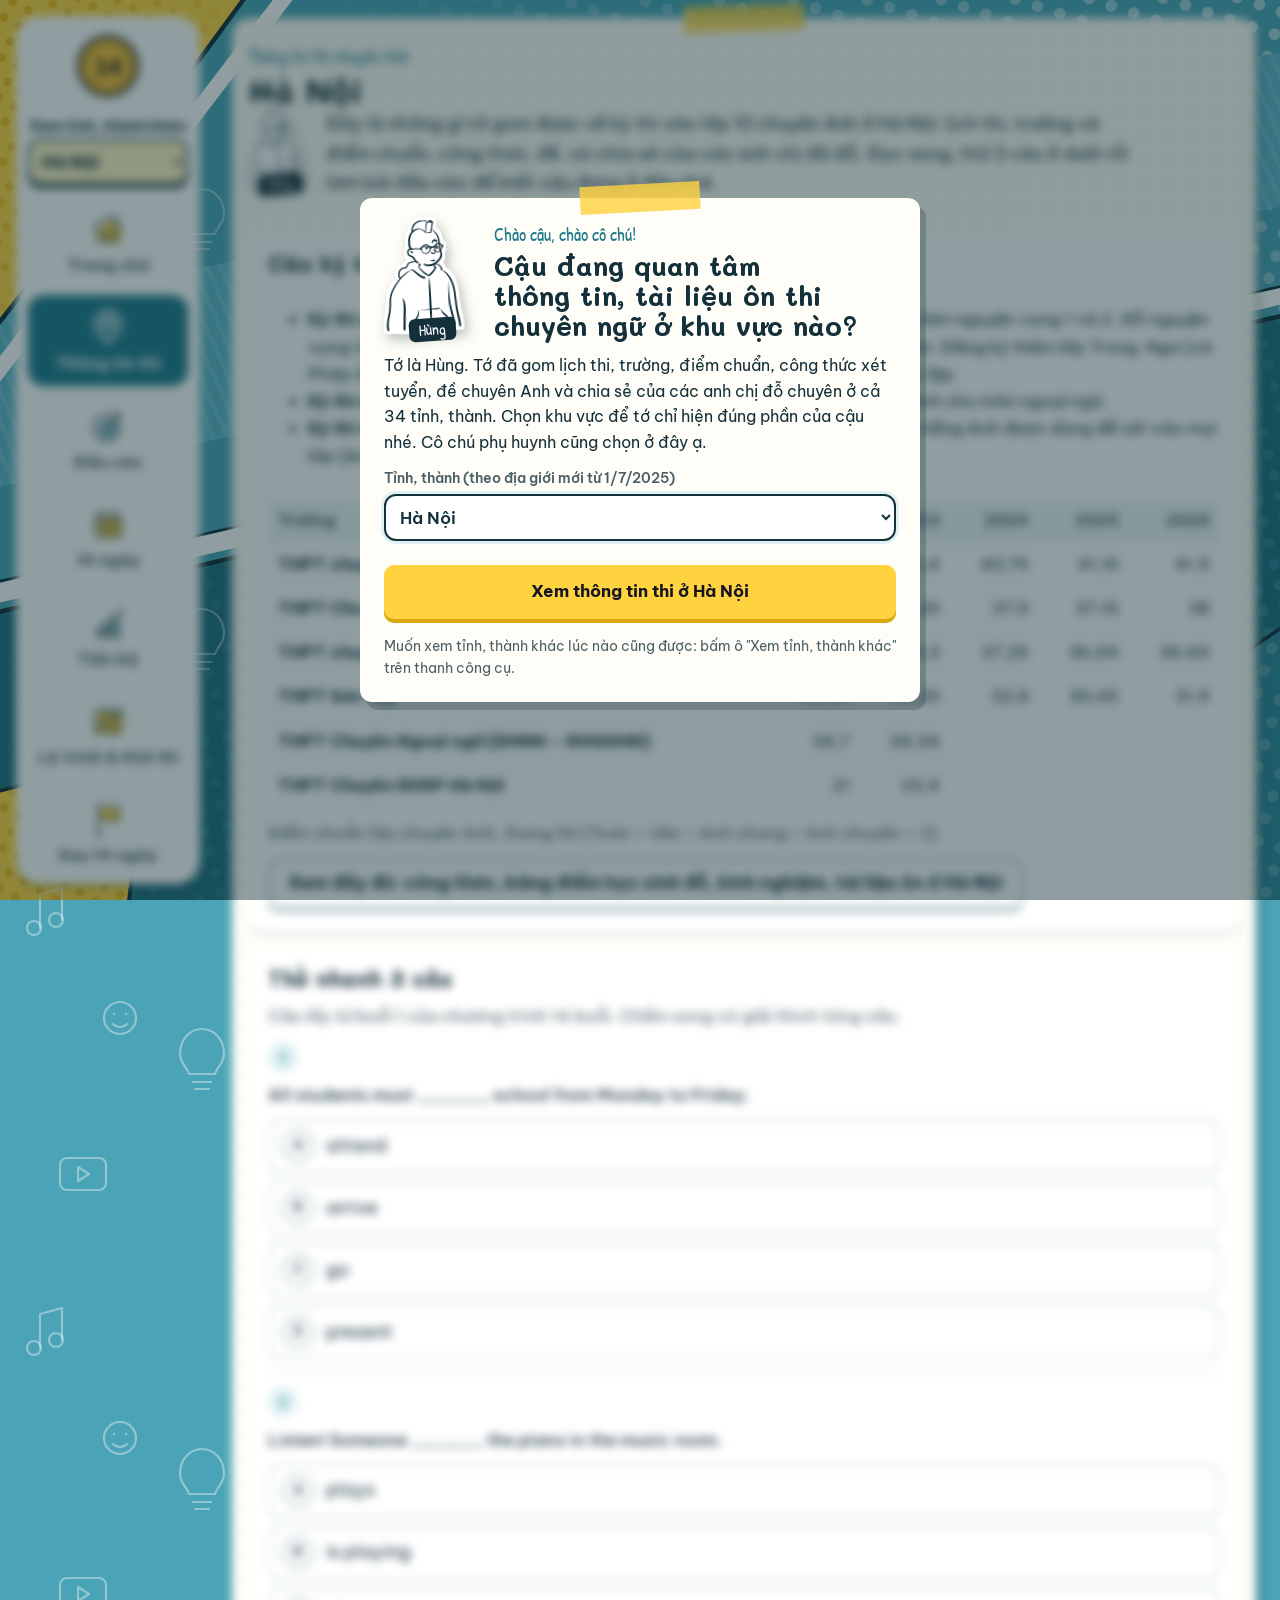
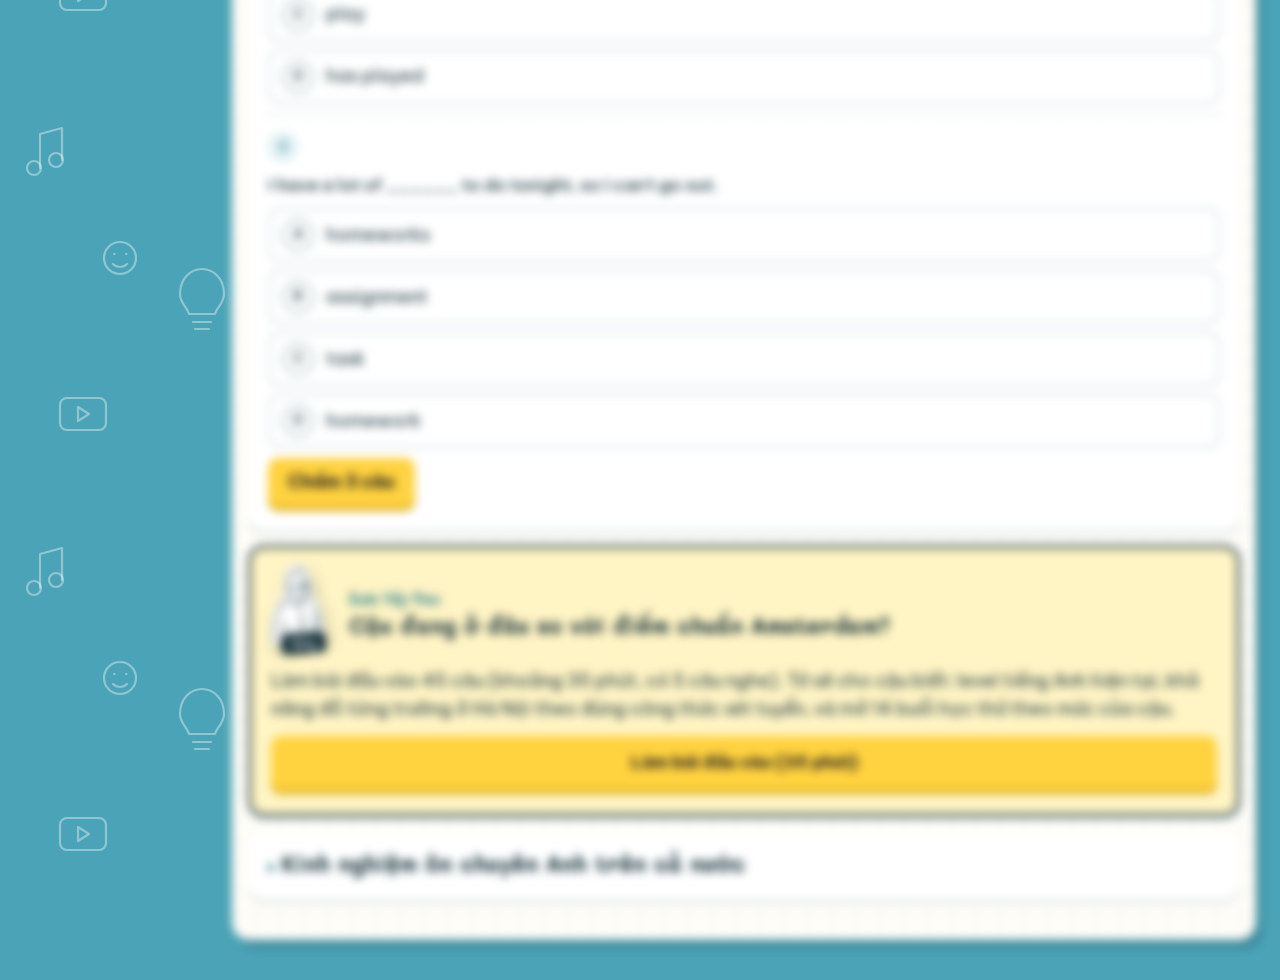
==== commit ea2e568d: "Sales funnel: lead gate after diagnostic, lead scoring, sale task queue, package page, consult booki" ====
--- a/index.html
+++ b/index.html
@@ -1,4 +1,4 @@
 <!doctype html><html lang="vi"><head><meta charset="utf-8"><meta name="viewport" content="width=device-width, initial-scale=1"><title>Ôn thi chuyên ngữ</title>
 <style>html{background:#4AA3B6 url("assets/bg/khoi-cat.svg") center/cover no-repeat fixed}body{margin:0;min-height:100vh;display:grid;place-items:center;font-family:system-ui,sans-serif}a{background:#FFD23F;color:#14303A;border:3px solid #14303A;border-radius:12px;padding:12px 18px;font-weight:700;text-decoration:none;box-shadow:4px 5px 0 rgba(10,40,48,.35)}</style>
-<script>(function(){var h=(location.hash||"").slice(1);location.replace("chuyen-anh-14-ngay/"+(h&&h!=="kinh-nghiem"?"?so="+encodeURIComponent(h)+"&v=exam":"?v=exam"))})();</script>
+<script>(function(){var h=(location.hash||"").slice(1);var q=location.search?location.search.slice(1)+"&":"";location.replace("chuyen-anh-14-ngay/?"+q+(h&&h!=="kinh-nghiem"?"so="+encodeURIComponent(h)+"&v=exam":"v=exam"))})();</script>
 </head><body><a href="chuyen-anh-14-ngay/?v=exam">Vào trang Ôn thi chuyên ngữ</a></body></html>
